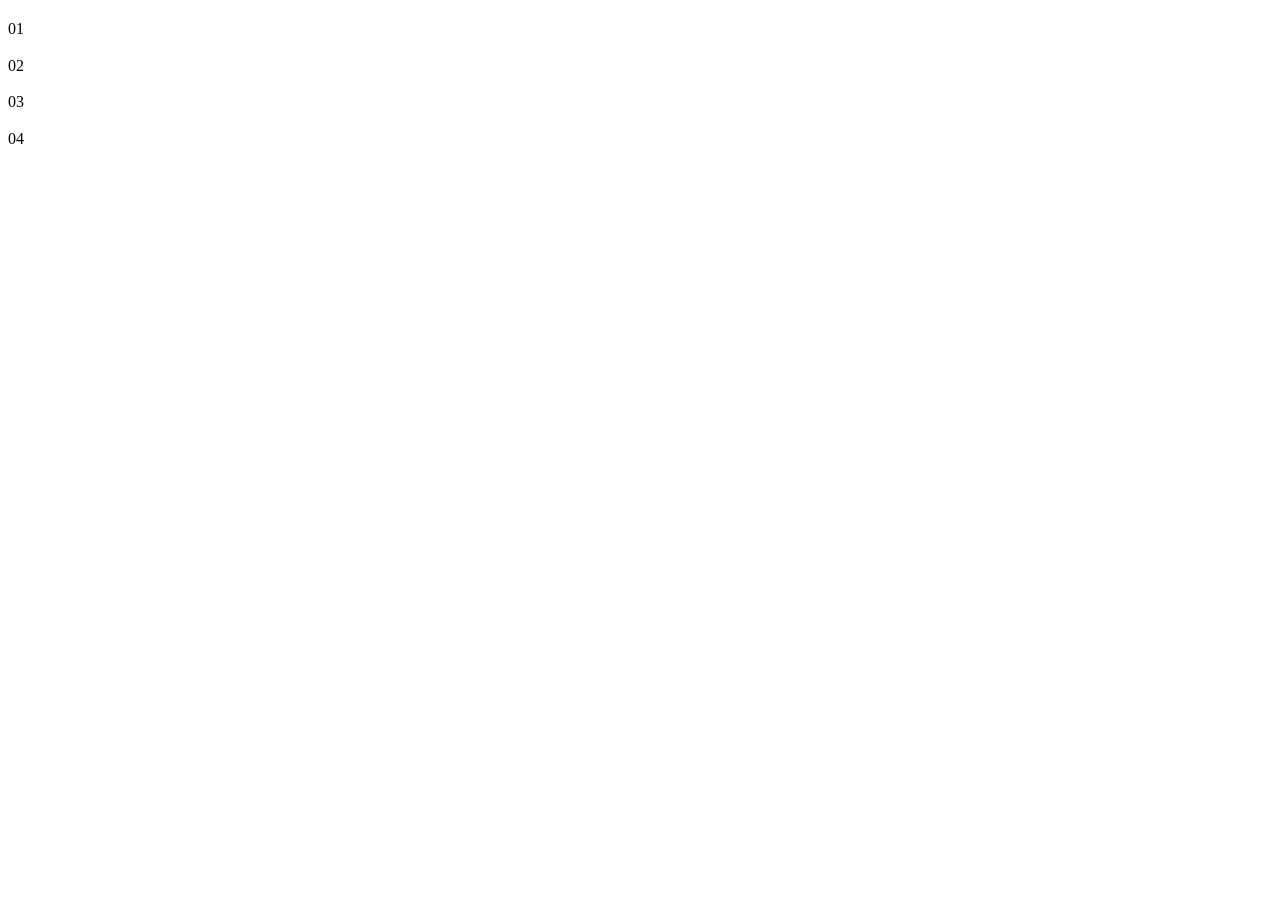
==== index.html @ 5568adbe "Add files via upload" ====
<!doctype html>
<html lang="az">
<head>
<meta charset="utf-8">
<meta name="viewport" content="width=device-width, initial-scale=1">
<title>IndustrCons Learning Hub</title>
<link rel="stylesheet" href="css/style.css">
</head>
<body>

<header id="site-header" class="site-header"></header>

<section class="hero">
  <div class="wrap">
    <div class="eyebrow" data-i18n="hero_eyebrow"></div>
    <h1 data-i18n="hero_title"></h1>
    <p class="sub" data-i18n="hero_sub"></p>
    <div class="hero-ctas">
      <a class="btn btn-primary" href="programs.html" data-i18n="hero_cta_primary"></a>
      <a class="btn btn-ghost" href="#how" data-i18n="hero_cta_secondary"></a>
    </div>
    <p class="hero-note" data-i18n="hero_note"></p>
  </div>
</section>

<section id="how">
  <div class="wrap">
    <div class="section-head">
      <h2 data-i18n="how_title"></h2>
    </div>
    <div class="how-grid">
      <div class="how-item"><div class="how-num">01</div><h3 data-i18n="how_1_t"></h3><p data-i18n="how_1_d"></p></div>
      <div class="how-item"><div class="how-num">02</div><h3 data-i18n="how_2_t"></h3><p data-i18n="how_2_d"></p></div>
      <div class="how-item"><div class="how-num">03</div><h3 data-i18n="how_3_t"></h3><p data-i18n="how_3_d"></p></div>
      <div class="how-item"><div class="how-num">04</div><h3 data-i18n="how_4_t"></h3><p data-i18n="how_4_d"></p></div>
    </div>
  </div>
</section>

<section>
  <div class="wrap">
    <div class="section-head">
      <h2 data-i18n="programs_title"></h2>
      <p data-i18n="programs_sub"></p>
    </div>
    <div class="card-grid" id="program-cards"></div>
  </div>
</section>

<footer id="site-footer" class="site-footer"></footer>

<script src="js/data.js"></script>
<script src="js/i18n.js"></script>
<script src="js/app.js"></script>
<script>
  document.documentElement.lang = getLang();
  initShell('home');

  const grid = document.getElementById('program-cards');
  DB.programs.forEach(p => {
    const a = document.createElement('a');
    a.className = 'tb-card';
    a.href = `program.html?id=${p.id}`;
    a.innerHTML = `
      <div class="tb-corner tl"></div><div class="tb-corner br"></div>
      <div class="tb-code">${p.code}</div>
      <h3>${p.title[getLang()]}</h3>
      <p class="desc">${p.tagline[getLang()]}</p>
      <div class="tb-stamp">
        <div><span class="k">${t('program_hours')}</span>${p.hours}</div>
        <div><span class="k">${t('program_subjects')}</span>${p.subjects.length}</div>
        <div><span class="k">Level</span>${p.level}</div>
      </div>`;
    grid.appendChild(a);
  });
</script>
</body>
</html>
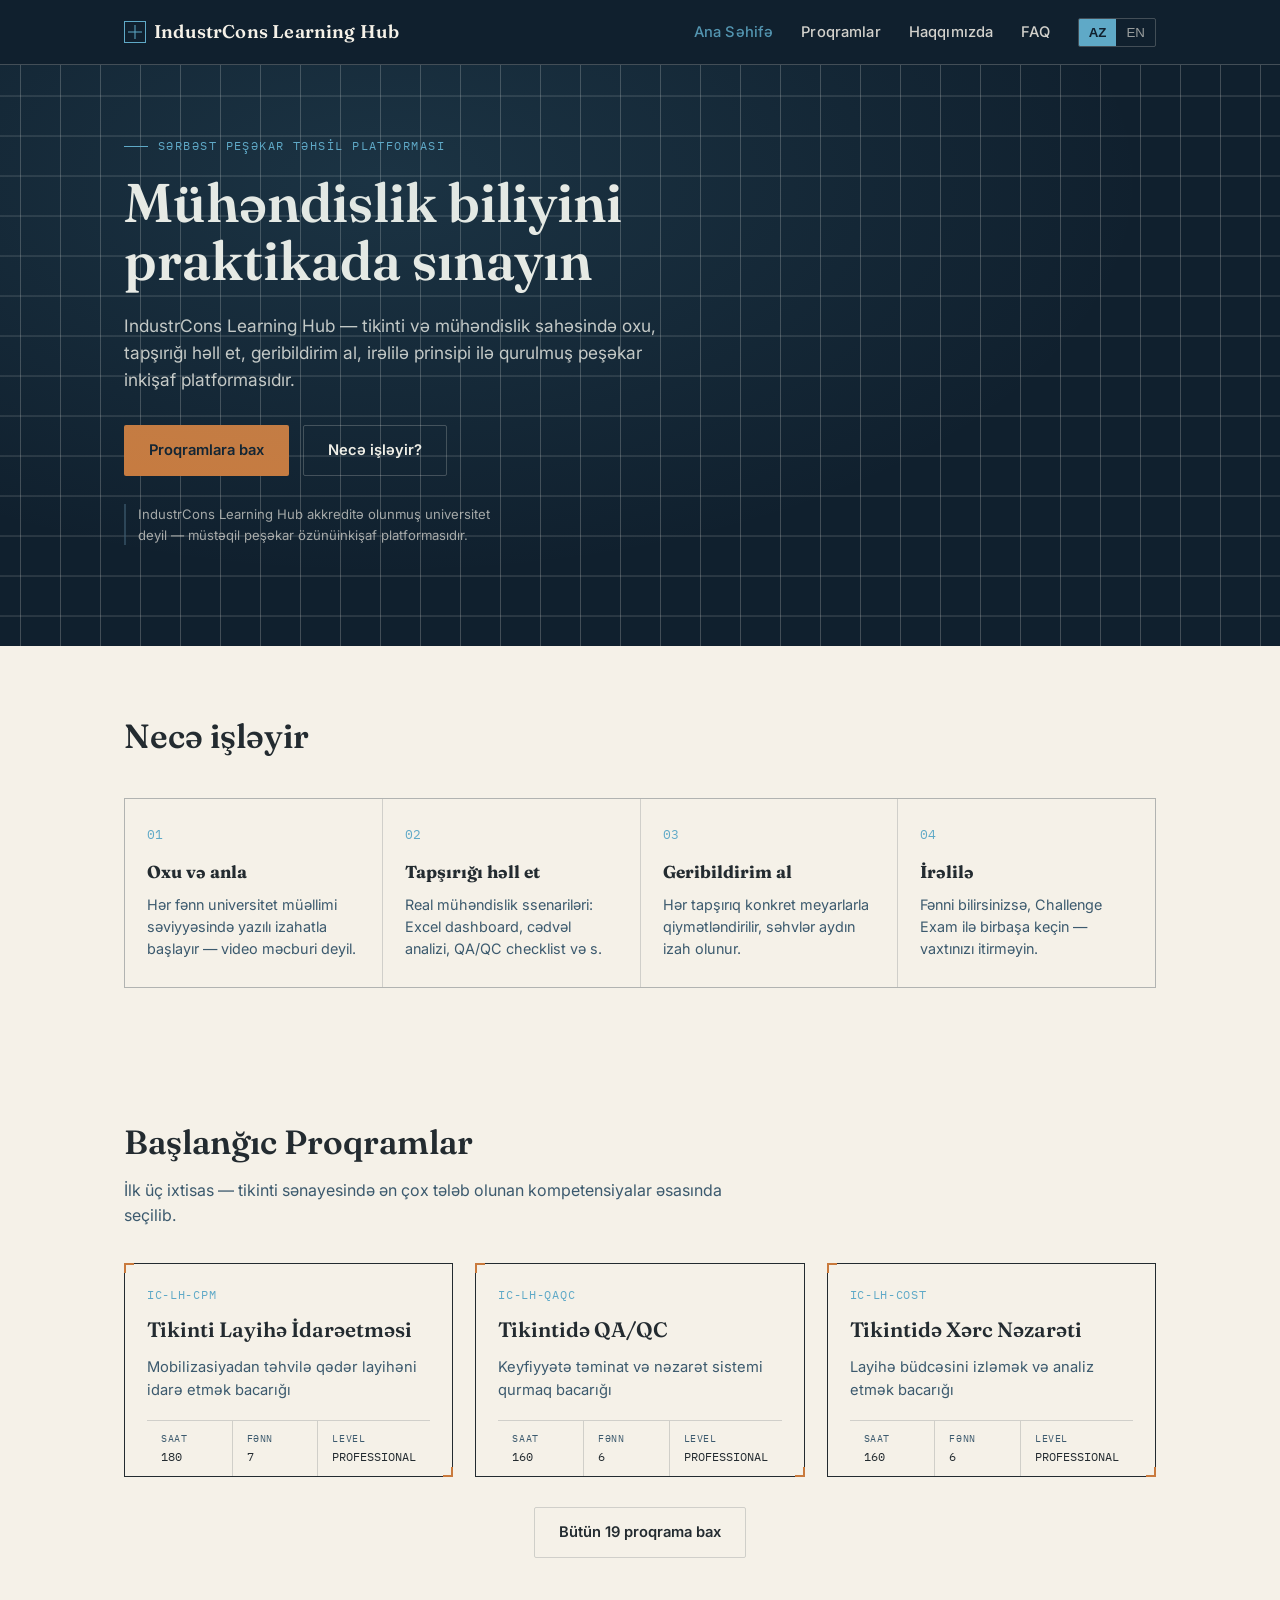
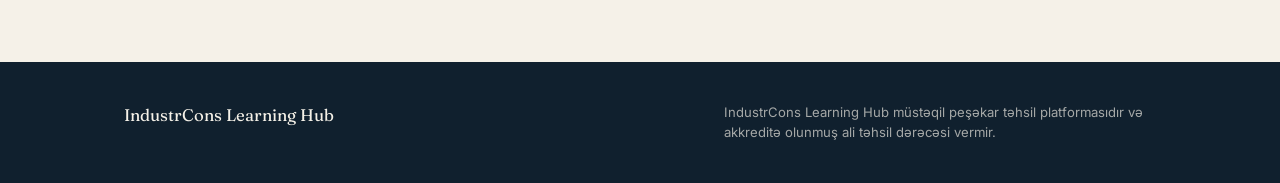
==== commit 9f922464: "Add files via upload" ====
--- a/index.html
+++ b/index.html
@@ -44,6 +44,9 @@
       <p data-i18n="programs_sub"></p>
     </div>
     <div class="card-grid" id="program-cards"></div>
+    <div class="center" style="margin-top:30px;">
+      <a class="btn btn-ghost" href="programs.html" id="see-all-link" style="border-color:var(--line);color:var(--graphite);"></a>
+    </div>
   </div>
 </section>
 
@@ -57,7 +60,8 @@
   initShell('home');
 
   const grid = document.getElementById('program-cards');
-  DB.programs.forEach(p => {
+  const starterIds = ['cpm', 'qaqc', 'cost'];
+  DB.programs.filter(p => starterIds.includes(p.id)).forEach(p => {
     const a = document.createElement('a');
     a.className = 'tb-card';
     a.href = `program.html?id=${p.id}`;
@@ -73,6 +77,10 @@
       </div>`;
     grid.appendChild(a);
   });
+  const seeAll = document.getElementById('see-all-link');
+  seeAll.textContent = getLang() === 'en'
+    ? `See all ${DB.programs.length} programs`
+    : `Bütün ${DB.programs.length} proqrama bax`;
 </script>
 </body>
 </html>
--- a/css/style.css
+++ b/css/style.css
@@ -0,0 +1,291 @@
+/* ============================================================
+   IndustrCons Learning Hub — Design Tokens
+   Palette: Ink Navy #10202E · Paper #F5F1E8 · Steel #3C5A6E
+            Blueprint Cyan #5FA9C7 · Signal Amber #C97A3D
+   Type: Fraunces (display) · Inter (body) · IBM Plex Mono (data)
+   Signature: subjects & tasks are framed as technical drawing
+   title blocks — corner tick marks + a mono data stamp.
+   ============================================================ */
+
+@import url('https://fonts.googleapis.com/css2?family=Fraunces:opsz,wght@9..144,400;9..144,600;9..144,700&family=Inter:wght@400;500;600;700&family=IBM+Plex+Mono:wght@400;500;600&display=swap');
+
+:root {
+  --ink: #10202E;
+  --ink-2: #17293A;
+  --paper: #F5F1E8;
+  --paper-2: #EBE5D6;
+  --steel: #3C5A6E;
+  --cyan: #5FA9C7;
+  --amber: #C97A3D;
+  --graphite: #232B30;
+  --line: rgba(16,32,46,0.16);
+  --line-onDark: rgba(245,241,232,0.22);
+  --radius: 2px;
+  --serif: 'Fraunces', Georgia, serif;
+  --sans: 'Inter', system-ui, sans-serif;
+  --mono: 'IBM Plex Mono', ui-monospace, monospace;
+}
+
+* { box-sizing: border-box; }
+html { scroll-behavior: smooth; }
+body {
+  margin: 0;
+  font-family: var(--sans);
+  background: var(--paper);
+  color: var(--graphite);
+  line-height: 1.55;
+}
+a { color: inherit; }
+img { max-width: 100%; }
+
+:focus-visible {
+  outline: 2px solid var(--amber);
+  outline-offset: 2px;
+}
+
+@media (prefers-reduced-motion: reduce) {
+  * { animation: none !important; transition: none !important; }
+}
+
+.wrap { max-width: 1080px; margin: 0 auto; padding: 0 24px; }
+
+/* ---------- Header ---------- */
+.site-header {
+  background: var(--ink);
+  color: var(--paper);
+  border-bottom: 1px solid var(--line-onDark);
+  position: sticky; top: 0; z-index: 40;
+}
+.site-header .wrap {
+  display: flex; align-items: center; justify-content: space-between;
+  height: 64px;
+}
+.brand {
+  font-family: var(--serif);
+  font-weight: 600;
+  font-size: 1.15rem;
+  letter-spacing: 0.01em;
+  text-decoration: none;
+  color: var(--paper);
+  display: flex; align-items: center; gap: 8px;
+}
+.brand-mark {
+  width: 22px; height: 22px;
+  border: 1.5px solid var(--cyan);
+  position: relative;
+  flex-shrink: 0;
+}
+.brand-mark::before, .brand-mark::after {
+  content: ""; position: absolute; background: var(--cyan);
+}
+.brand-mark::before { top: 50%; left: 3px; right: 3px; height: 1px; transform: translateY(-50%); }
+.brand-mark::after { left: 50%; top: 3px; bottom: 3px; width: 1px; transform: translateX(-50%); }
+
+nav.main-nav { display: flex; align-items: center; gap: 28px; }
+nav.main-nav a {
+  text-decoration: none; color: var(--paper); opacity: 0.85;
+  font-size: 0.92rem; font-weight: 500; letter-spacing: 0.01em;
+}
+nav.main-nav a:hover { opacity: 1; color: var(--cyan); }
+
+.lang-toggle {
+  display: flex; border: 1px solid var(--line-onDark); border-radius: var(--radius); overflow: hidden;
+  font-family: var(--mono); font-size: 0.75rem;
+}
+.lang-toggle button {
+  background: transparent; color: var(--paper); border: none; padding: 6px 10px; cursor: pointer;
+  opacity: 0.6;
+}
+.lang-toggle button.active { background: var(--cyan); color: var(--ink); opacity: 1; font-weight: 600; }
+
+/* ---------- Hero ---------- */
+.hero {
+  background: var(--ink); color: var(--paper);
+  padding: 72px 0 88px;
+  background-image:
+    linear-gradient(var(--line-onDark) 1px, transparent 1px),
+    linear-gradient(90deg, var(--line-onDark) 1px, transparent 1px);
+  background-size: 40px 40px;
+  background-position: center;
+  position: relative;
+}
+.hero::after {
+  content: ""; position: absolute; inset: 0;
+  background: radial-gradient(ellipse at 30% 20%, rgba(95,169,199,0.14), transparent 60%);
+  pointer-events: none;
+}
+.hero .wrap { position: relative; }
+.eyebrow {
+  font-family: var(--mono); font-size: 0.75rem; letter-spacing: 0.12em; text-transform: uppercase;
+  color: var(--cyan); margin-bottom: 18px; display: flex; align-items: center; gap: 10px;
+}
+.eyebrow::before { content: ""; width: 24px; height: 1px; background: var(--cyan); }
+.hero h1 {
+  font-family: var(--serif); font-weight: 600; font-size: clamp(2.1rem, 5vw, 3.4rem);
+  line-height: 1.08; margin: 0 0 22px; max-width: 16ch;
+}
+.hero p.sub {
+  font-size: 1.08rem; max-width: 52ch; opacity: 0.82; margin: 0 0 32px;
+}
+.hero-ctas { display: flex; gap: 14px; flex-wrap: wrap; margin-bottom: 28px; }
+.btn {
+  display: inline-block; padding: 13px 24px; font-family: var(--sans); font-weight: 600; font-size: 0.92rem;
+  text-decoration: none; border-radius: var(--radius); cursor: pointer; border: 1px solid transparent;
+  transition: transform 0.15s ease, background 0.15s ease;
+}
+.btn:hover { transform: translateY(-1px); }
+.btn-primary { background: var(--amber); color: var(--ink); }
+.btn-primary:hover { background: #d98a4f; }
+.btn-ghost { background: transparent; color: var(--paper); border-color: var(--line-onDark); }
+.btn-ghost:hover { border-color: var(--cyan); color: var(--cyan); }
+.btn-block { display: block; text-align: center; width: 100%; }
+
+.hero-note {
+  font-size: 0.82rem; opacity: 0.65; max-width: 46ch; border-left: 2px solid var(--steel); padding-left: 12px;
+}
+
+/* ---------- Sections ---------- */
+section { padding: 64px 0; }
+.section-head { margin-bottom: 36px; max-width: 62ch; }
+.section-head h2 {
+  font-family: var(--serif); font-weight: 600; font-size: clamp(1.5rem, 3vw, 2.1rem); margin: 0 0 10px;
+}
+.section-head p { color: var(--steel); margin: 0; font-size: 1rem; }
+
+.how-grid {
+  display: grid; grid-template-columns: repeat(4, 1fr); gap: 1px; background: var(--line);
+  border: 1px solid var(--line);
+}
+.how-item { background: var(--paper); padding: 26px 22px; }
+.how-num { font-family: var(--mono); color: var(--cyan); font-size: 0.8rem; margin-bottom: 14px; }
+.how-item h3 { font-family: var(--serif); font-size: 1.08rem; margin: 0 0 8px; }
+.how-item p { font-size: 0.9rem; color: var(--steel); margin: 0; }
+@media (max-width: 800px) { .how-grid { grid-template-columns: 1fr 1fr; } }
+@media (max-width: 520px) { .how-grid { grid-template-columns: 1fr; } }
+
+/* ---------- Title-block cards (signature element) ---------- */
+.tb-card {
+  background: var(--paper);
+  border: 1px solid var(--graphite);
+  position: relative;
+  padding: 22px 22px 0;
+  text-decoration: none; color: var(--graphite); display: block;
+  transition: box-shadow 0.15s ease, transform 0.15s ease;
+}
+.tb-card:hover { box-shadow: 4px 4px 0 var(--cyan); transform: translate(-2px,-2px); }
+.tb-corner { position: absolute; width: 10px; height: 10px; border-color: var(--amber); }
+.tb-corner.tl { top: -1px; left: -1px; border-top: 2px solid var(--amber); border-left: 2px solid var(--amber); }
+.tb-corner.br { bottom: -1px; right: -1px; border-bottom: 2px solid var(--amber); border-right: 2px solid var(--amber); }
+.tb-code { font-family: var(--mono); font-size: 0.72rem; color: var(--cyan); letter-spacing: 0.06em; }
+.tb-card h3, .tb-card h2 {
+  font-family: var(--serif); font-weight: 600; font-size: 1.3rem; margin: 10px 0 10px;
+}
+.tb-card p.desc { font-size: 0.92rem; color: var(--steel); margin: 0 0 18px; }
+.tb-stamp {
+  border-top: 1px solid var(--line); margin-top: 6px;
+  display: flex; font-family: var(--mono); font-size: 0.72rem; color: var(--graphite);
+}
+.tb-stamp > div { padding: 10px 14px; border-right: 1px solid var(--line); flex: 1; }
+.tb-stamp > div:last-child { border-right: none; }
+.tb-stamp .k { display: block; color: var(--steel); font-size: 0.62rem; text-transform: uppercase; letter-spacing: 0.06em; margin-bottom: 2px; }
+
+.card-grid { display: grid; grid-template-columns: repeat(3, 1fr); gap: 22px; }
+@media (max-width: 900px) { .card-grid { grid-template-columns: 1fr 1fr; } }
+@media (max-width: 620px) { .card-grid { grid-template-columns: 1fr; } }
+
+.subject-grid { display: grid; grid-template-columns: repeat(2, 1fr); gap: 18px; }
+@media (max-width: 700px) { .subject-grid { grid-template-columns: 1fr; } }
+
+/* ---------- Program detail ---------- */
+.pill {
+  display: inline-block; font-family: var(--mono); font-size: 0.72rem; padding: 4px 10px;
+  border: 1px solid var(--steel); color: var(--steel); border-radius: 999px; letter-spacing: 0.04em;
+}
+.detail-hero { background: var(--ink); color: var(--paper); padding: 48px 0; }
+.detail-hero .pill { border-color: var(--cyan); color: var(--cyan); }
+.detail-hero h1 { font-family: var(--serif); font-size: clamp(1.8rem,4vw,2.6rem); margin: 14px 0 10px; }
+.detail-hero p.tagline { opacity: 0.8; max-width: 56ch; margin: 0 0 26px; }
+.meta-row { display: flex; gap: 28px; flex-wrap: wrap; font-family: var(--mono); font-size: 0.82rem; color: var(--cyan); }
+.meta-row span b { display: block; font-family: var(--sans); color: var(--paper); font-size: 1.2rem; font-weight: 600; }
+
+.role-list { display: flex; flex-wrap: wrap; gap: 10px; }
+.role-list span {
+  font-size: 0.85rem; border: 1px solid var(--line); padding: 7px 13px; border-radius: 999px; color: var(--steel);
+}
+
+/* ---------- Subject detail ---------- */
+.breadcrumb { font-family: var(--mono); font-size: 0.78rem; color: var(--steel); margin-bottom: 18px; }
+.breadcrumb a { color: var(--steel); text-decoration: none; }
+.breadcrumb a:hover { color: var(--amber); }
+
+.stack { display: flex; flex-direction: column; gap: 44px; }
+.block h2 {
+  font-family: var(--serif); font-size: 1.35rem; margin: 0 0 14px;
+  display: flex; align-items: center; gap: 10px;
+}
+.block h2::before { content: ""; width: 18px; height: 1px; background: var(--amber); }
+.outcomes-list { margin: 0; padding-left: 20px; }
+.outcomes-list li { margin-bottom: 8px; }
+
+.resource-card { border: 1px solid var(--line); padding: 16px 18px; margin-bottom: 12px; }
+.resource-card .r-title { font-weight: 600; margin-bottom: 3px; }
+.resource-card .r-org { font-family: var(--mono); font-size: 0.75rem; color: var(--steel); margin-bottom: 8px; }
+.resource-card .r-why { font-size: 0.9rem; color: var(--graphite); }
+
+.module-list { list-style: none; margin: 0; padding: 0; counter-reset: mod; }
+.module-list li {
+  counter-increment: mod; padding: 12px 0 12px 40px; border-bottom: 1px solid var(--line); position: relative; font-size: 0.95rem;
+}
+.module-list li::before {
+  content: counter(mod, decimal-leading-zero); position: absolute; left: 0; font-family: var(--mono);
+  color: var(--cyan); font-size: 0.82rem; top: 12px;
+}
+
+.task-card {
+  border: 1px solid var(--graphite); position: relative; margin-bottom: 22px;
+}
+.task-head {
+  display: flex; justify-content: space-between; align-items: center;
+  padding: 14px 18px; background: var(--ink); color: var(--paper);
+}
+.task-head h3 { font-family: var(--serif); font-size: 1.05rem; margin: 0; }
+.task-diff { font-family: var(--mono); font-size: 0.7rem; color: var(--cyan); letter-spacing: 0.05em; }
+.task-body { padding: 18px; }
+.task-field { margin-bottom: 14px; }
+.task-field .lbl {
+  font-family: var(--mono); font-size: 0.68rem; text-transform: uppercase; letter-spacing: 0.07em;
+  color: var(--steel); margin-bottom: 5px; display: block;
+}
+.task-field p { margin: 0; font-size: 0.94rem; }
+.mentor-box { background: var(--paper-2); border-left: 3px solid var(--amber); padding: 14px 16px; font-size: 0.92rem; }
+.crit-list { margin: 0; padding-left: 18px; font-size: 0.9rem; }
+.task-foot {
+  display: flex; justify-content: space-between; align-items: center;
+  border-top: 1px solid var(--line); padding: 12px 18px; font-family: var(--mono); font-size: 0.78rem; color: var(--steel);
+}
+.mark-btn {
+  font-family: var(--sans); font-size: 0.82rem; font-weight: 600; border: 1px solid var(--steel);
+  background: transparent; padding: 8px 14px; border-radius: var(--radius); cursor: pointer;
+}
+.mark-btn.done { background: var(--cyan); color: var(--ink); border-color: var(--cyan); }
+
+.coming-soon-box {
+  border: 1px dashed var(--steel); padding: 28px; text-align: center; color: var(--steel); font-size: 0.95rem;
+}
+
+.progress-track { height: 5px; background: var(--line); position: relative; overflow: hidden; }
+.progress-fill { height: 100%; background: var(--amber); width: 0%; transition: width 0.3s ease; }
+
+/* ---------- Footer ---------- */
+footer.site-footer {
+  background: var(--ink); color: var(--paper); padding: 40px 0; margin-top: 40px;
+}
+footer.site-footer .wrap {
+  display: flex; justify-content: space-between; align-items: flex-start; gap: 24px; flex-wrap: wrap;
+}
+footer .foot-note { max-width: 54ch; font-size: 0.82rem; opacity: 0.65; }
+footer .foot-brand { font-family: var(--serif); font-size: 1.05rem; }
+
+/* ---------- Utility ---------- */
+.muted { color: var(--steel); }
+.center { text-align: center; }
